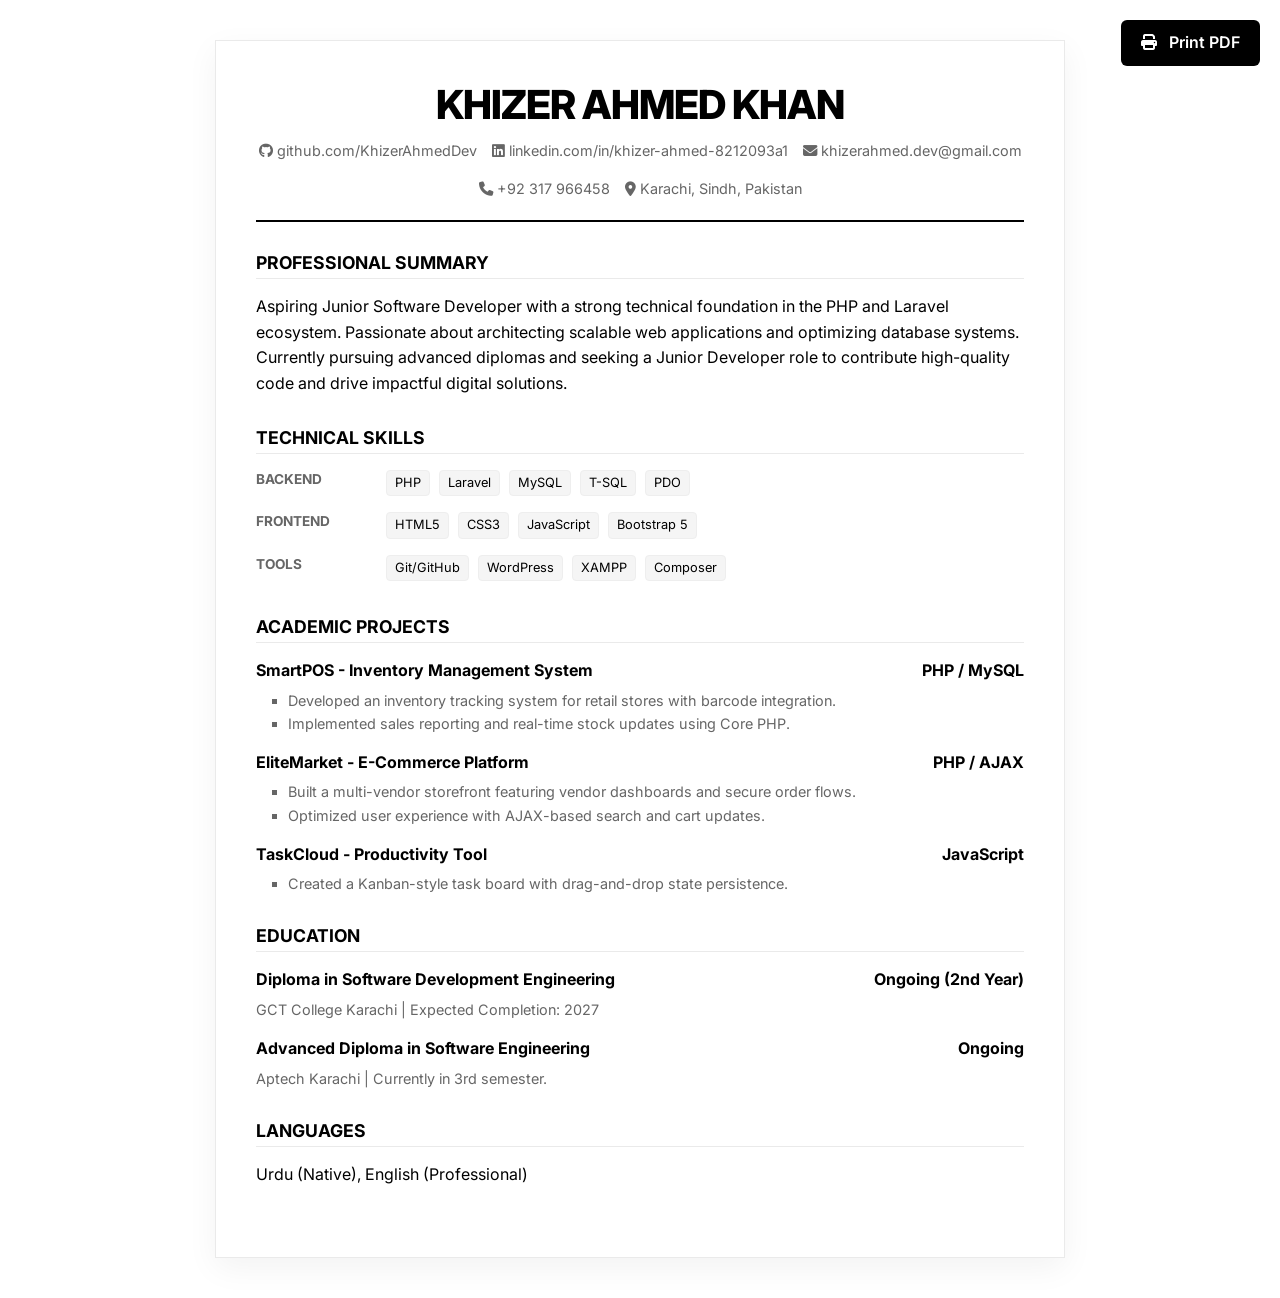
==== resume.html @ 03b9592e "feat: add initial portfolio website Added complete responsive portfolio website with HTML, CSS, Java" ====
<!DOCTYPE html>
<html lang="en">
<head>
    <meta charset="UTF-8">
    <meta name="viewport" content="width=device-width, initial-scale=1.0">
    <title>Resume | Khizer Ahmed Khan</title>
    <link href="https://cdn.jsdelivr.net/npm/bootstrap@5.3.0/dist/css/bootstrap.min.css" rel="stylesheet">
    <link href="https://fonts.googleapis.com/css2?family=Inter:wght@300;400;500;600;700;800&display=swap" rel="stylesheet">
    <link rel="stylesheet" href="https://cdnjs.cloudflare.com/ajax/libs/font-awesome/6.4.0/css/all.min.css">
    <style>
        :root {
            --primary: #000;
            --secondary: #666;
            --accent: #0070f3;
            --border: #eaeaea;
        }
        body {
            font-family: 'Inter', sans-serif;
            color: var(--primary);
            background: #fff;
            padding: 40px 0;
            line-height: 1.6;
        }
        .resume-container {
            max-width: 850px;
            margin: 0 auto;
            background: #fff;
            padding: 40px;
            border: 1px solid var(--border);
            box-shadow: 0 10px 30px rgba(0,0,0,0.05);
        }
        header {
            text-align: center;
            border-bottom: 2px solid var(--primary);
            padding-bottom: 20px;
            margin-bottom: 30px;
        }
        header h1 {
            font-weight: 800;
            letter-spacing: -1px;
            text-transform: uppercase;
            margin-bottom: 10px;
        }
        .contact-info {
            font-size: 0.9rem;
            color: var(--secondary);
            display: flex;
            justify-content: center;
            gap: 15px;
            flex-wrap: wrap;
        }
        .contact-info a {
            color: var(--secondary);
            text-decoration: none;
        }
        section {
            margin-bottom: 30px;
        }
        section h2 {
            font-size: 1.1rem;
            font-weight: 700;
            text-transform: uppercase;
            border-bottom: 1px solid var(--border);
            padding-bottom: 5px;
            margin-bottom: 15px;
            display: flex;
            align-items: center;
            gap: 10px;
        }
        .job-title {
            display: flex;
            justify-content: space-between;
            font-weight: 700;
            margin-bottom: 5px;
            font-size: 1rem;
        }
        .job-details {
            color: var(--secondary);
            font-size: 0.9rem;
            margin-bottom: 15px;
            list-style-type: square;
        }
        .skill-group {
            display: grid;
            grid-template-columns: 120px 1fr;
            gap: 10px;
            margin-bottom: 10px;
        }
        .skill-group strong {
            font-size: 0.85rem;
            text-transform: uppercase;
            color: var(--secondary);
        }
        .tags span {
            background: #f5f5f5;
            padding: 2px 8px;
            border-radius: 4px;
            font-size: 0.8rem;
            margin-right: 5px;
            display: inline-block;
            margin-bottom: 5px;
            border: 1px solid #eee;
        }
        @media print {
            body { padding: 0; }
            .resume-container { border: none; box-shadow: none; padding: 0; }
            .no-print { display: none; }
        }
        .btn-print {
            position: fixed;
            top: 20px;
            right: 20px;
            background: var(--primary);
            color: #fff;
            border: none;
            padding: 10px 20px;
            border-radius: 6px;
            font-weight: 600;
            cursor: pointer;
            z-index: 1000;
        }
    </style>
</head>
<body>

    <button class="btn-print no-print" onclick="window.print()">
        <i class="fas fa-print me-2"></i> Print PDF
    </button>

    <div class="resume-container">
        <header>
            <h1>Khizer Ahmed Khan</h1>
            <div class="contact-info">
                <a href="https://github.com/KhizerAhmedDev" target="_blank"><i class="fab fa-github"></i> github.com/KhizerAhmedDev</a>
                <a href="https://linkedin.com/in/khizer-ahmed-8212093a1" target="_blank"><i class="fab fa-linkedin"></i> linkedin.com/in/khizer-ahmed-8212093a1</a>
                <a href="mailto:khizerahmed.dev@gmail.com"><i class="fas fa-envelope"></i> khizerahmed.dev@gmail.com</a>
                <span><i class="fas fa-phone"></i> +92 317 966458</span>
                <span><i class="fas fa-map-marker-alt"></i> Karachi, Sindh, Pakistan</span>
            </div>
        </header>

        <section>
            <h2>Professional Summary</h2>
            <p>Aspiring Junior Software Developer with a strong technical foundation in the PHP and Laravel ecosystem. Passionate about architecting scalable web applications and optimizing database systems. Currently pursuing advanced diplomas and seeking a Junior Developer role to contribute high-quality code and drive impactful digital solutions.</p>
        </section>

        <section>
            <h2>Technical Skills</h2>
            <div class="skill-group">
                <strong>Backend</strong>
                <div class="tags">
                    <span>PHP</span> <span>Laravel</span> <span>MySQL</span> <span>T-SQL</span> <span>PDO</span>
                </div>
            </div>
            <div class="skill-group">
                <strong>Frontend</strong>
                <div class="tags">
                    <span>HTML5</span> <span>CSS3</span> <span>JavaScript</span> <span>Bootstrap 5</span>
                </div>
            </div>
            <div class="skill-group">
                <strong>Tools</strong>
                <div class="tags">
                    <span>Git/GitHub</span> <span>WordPress</span> <span>XAMPP</span> <span>Composer</span>
                </div>
            </div>
        </section>

        <section>
            <h2>Academic Projects</h2>
            
            <div class="project-item">
                <div class="job-title">
                    <span>SmartPOS - Inventory Management System</span>
                    <span>PHP / MySQL</span>
                </div>
                <ul class="job-details">
                    <li>Developed an inventory tracking system for retail stores with barcode integration.</li>
                    <li>Implemented sales reporting and real-time stock updates using Core PHP.</li>
                </ul>
            </div>

            <div class="project-item">
                <div class="job-title">
                    <span>EliteMarket - E-Commerce Platform</span>
                    <span>PHP / AJAX</span>
                </div>
                <ul class="job-details">
                    <li>Built a multi-vendor storefront featuring vendor dashboards and secure order flows.</li>
                    <li>Optimized user experience with AJAX-based search and cart updates.</li>
                </ul>
            </div>

            <div class="project-item">
                <div class="job-title">
                    <span>TaskCloud - Productivity Tool</span>
                    <span>JavaScript</span>
                </div>
                <ul class="job-details">
                    <li>Created a Kanban-style task board with drag-and-drop state persistence.</li>
                </ul>
            </div>
        </section>

        <section>
            <h2>Education</h2>
            <div class="job-title">
                <span>Diploma in Software Development Engineering</span>
                <span>Ongoing (2nd Year)</span>
            </div>
            <div class="job-details">
                GCT College Karachi | Expected Completion: 2027
            </div>

            <div class="job-title">
                <span>Advanced Diploma in Software Engineering</span>
                <span>Ongoing</span>
            </div>
            <div class="job-details">
                Aptech Karachi | Currently in 3rd semester.
            </div>
        </section>

        <section>
            <h2>Languages</h2>
            <p>Urdu (Native), English (Professional)</p>
        </section>

    </div>

</body>
</html>
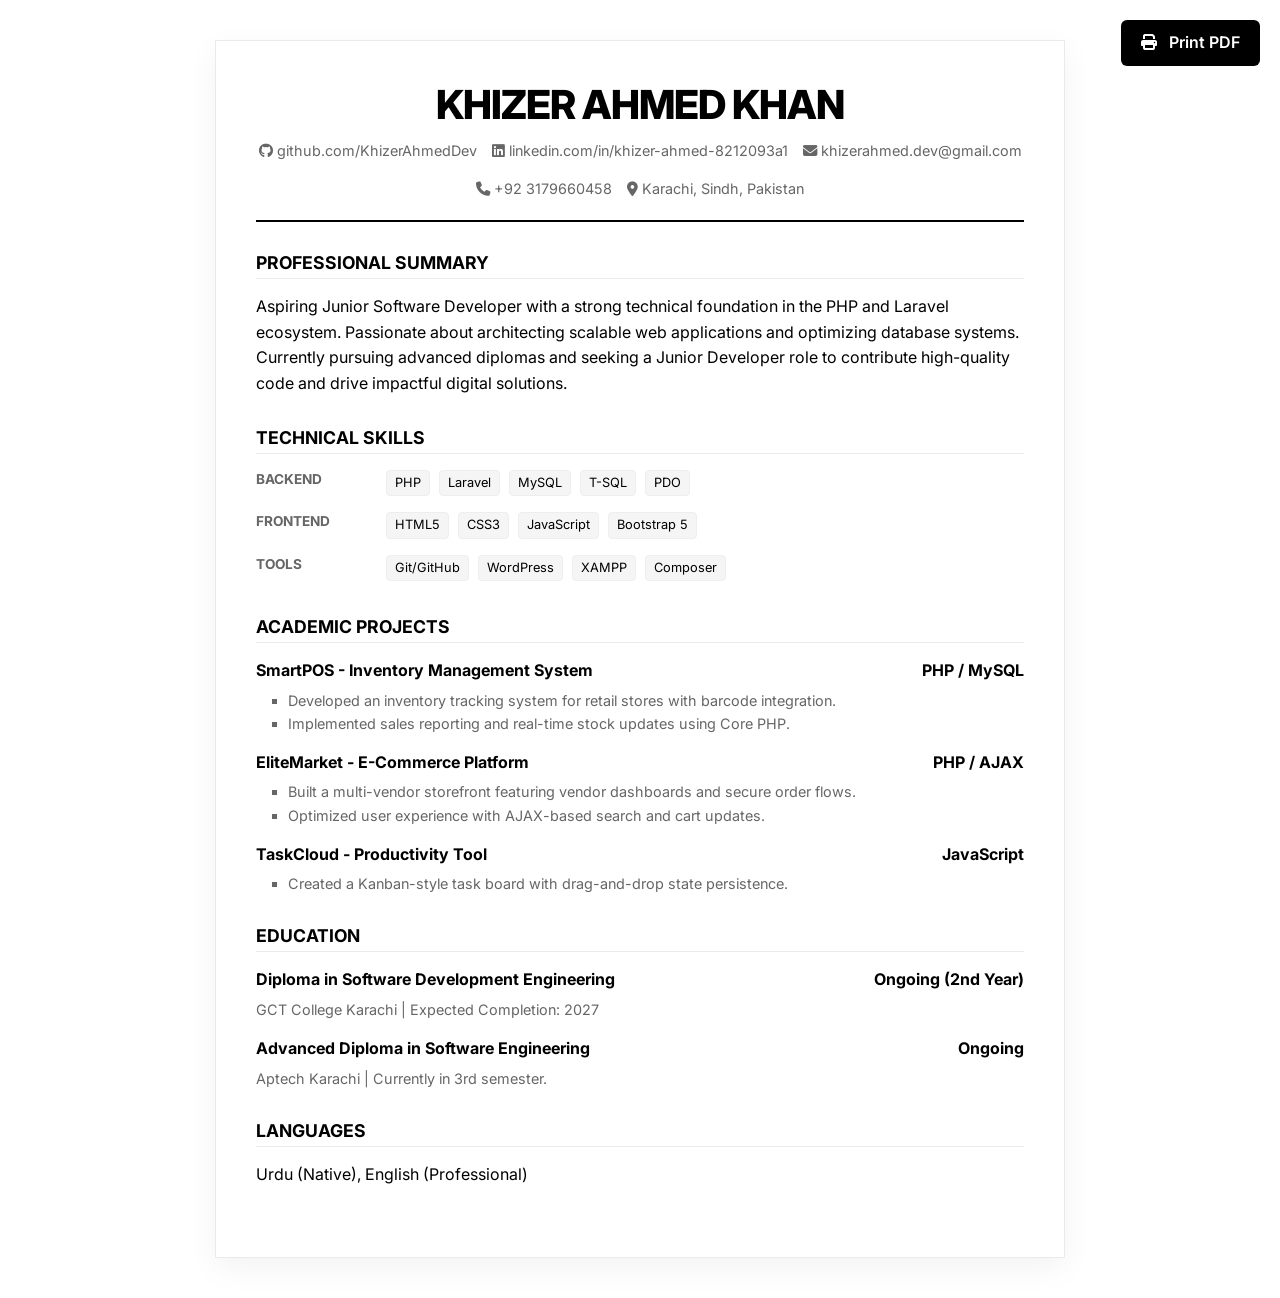
==== commit 8ae027b9: "Updated resume" ====
--- a/resume.html
+++ b/resume.html
@@ -134,7 +134,7 @@
                 <a href="https://github.com/KhizerAhmedDev" target="_blank"><i class="fab fa-github"></i> github.com/KhizerAhmedDev</a>
                 <a href="https://linkedin.com/in/khizer-ahmed-8212093a1" target="_blank"><i class="fab fa-linkedin"></i> linkedin.com/in/khizer-ahmed-8212093a1</a>
                 <a href="mailto:khizerahmed.dev@gmail.com"><i class="fas fa-envelope"></i> khizerahmed.dev@gmail.com</a>
-                <span><i class="fas fa-phone"></i> +92 317 966458</span>
+                <span><i class="fas fa-phone"></i> +92 3179660458</span>
                 <span><i class="fas fa-map-marker-alt"></i> Karachi, Sindh, Pakistan</span>
             </div>
         </header>
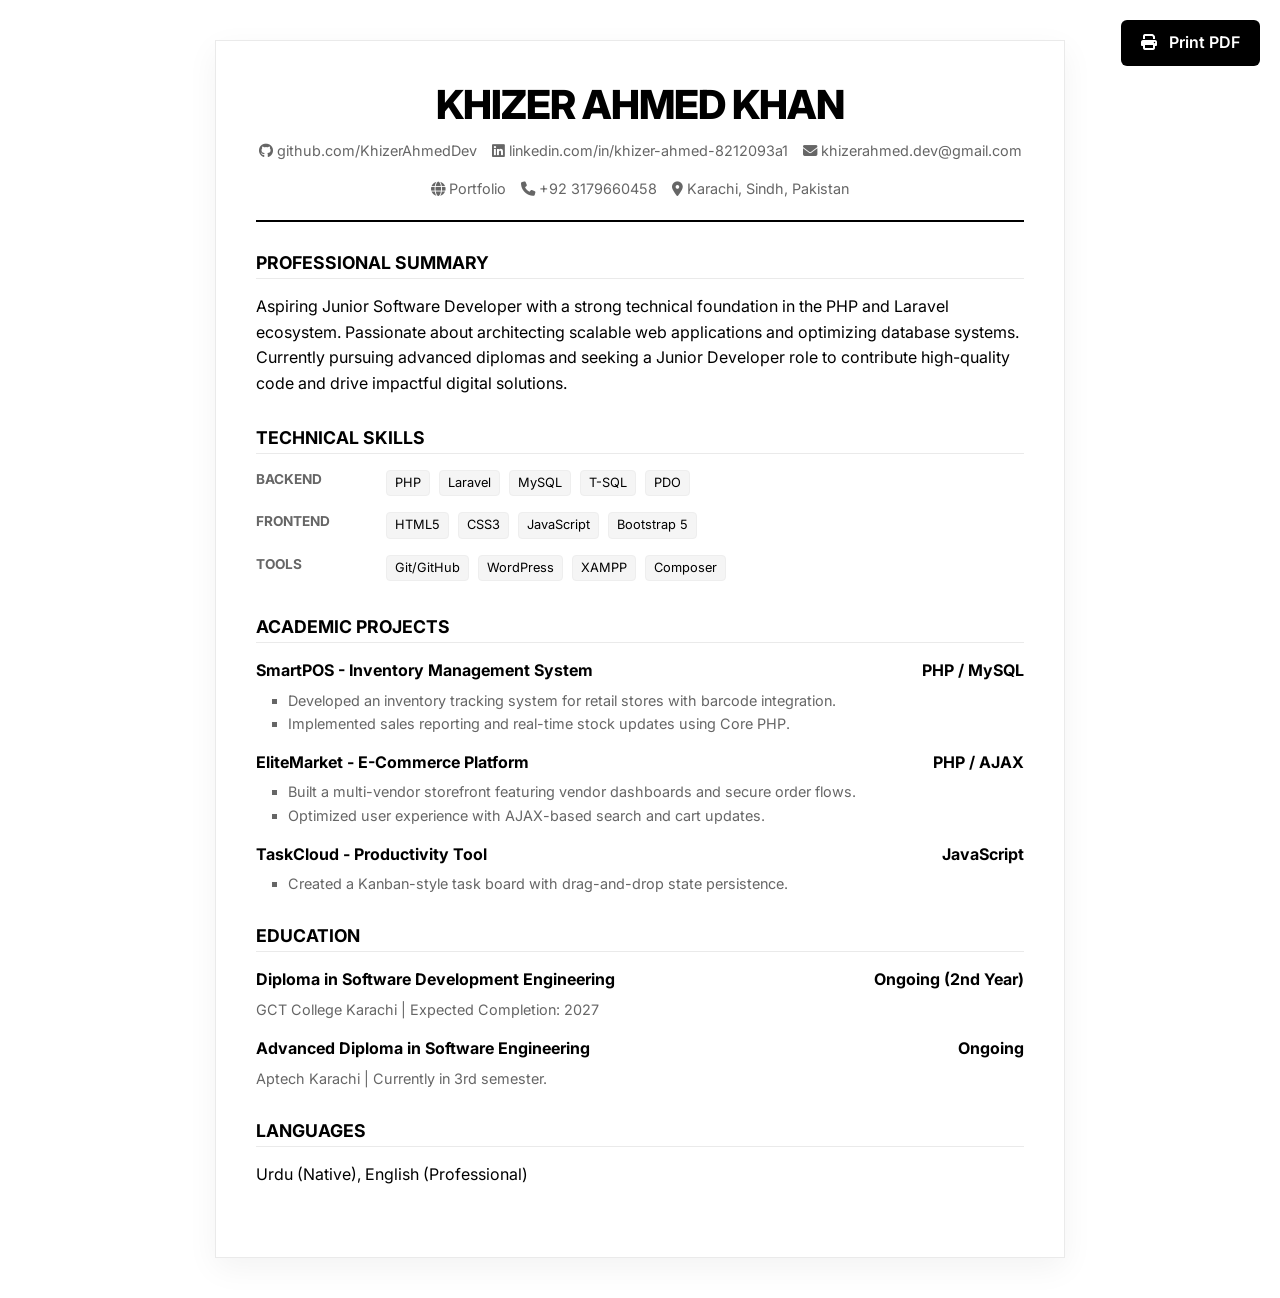
==== commit 219c6682: "Added portfolio link in resume" ====
--- a/resume.html
+++ b/resume.html
@@ -134,6 +134,7 @@
                 <a href="https://github.com/KhizerAhmedDev" target="_blank"><i class="fab fa-github"></i> github.com/KhizerAhmedDev</a>
                 <a href="https://linkedin.com/in/khizer-ahmed-8212093a1" target="_blank"><i class="fab fa-linkedin"></i> linkedin.com/in/khizer-ahmed-8212093a1</a>
                 <a href="mailto:khizerahmed.dev@gmail.com"><i class="fas fa-envelope"></i> khizerahmed.dev@gmail.com</a>
+                <a href="https://khizer-portfolio-pi.vercel.app" target="_blank"><i class="fas fa-globe"></i> Portfolio</a>
                 <span><i class="fas fa-phone"></i> +92 3179660458</span>
                 <span><i class="fas fa-map-marker-alt"></i> Karachi, Sindh, Pakistan</span>
             </div>
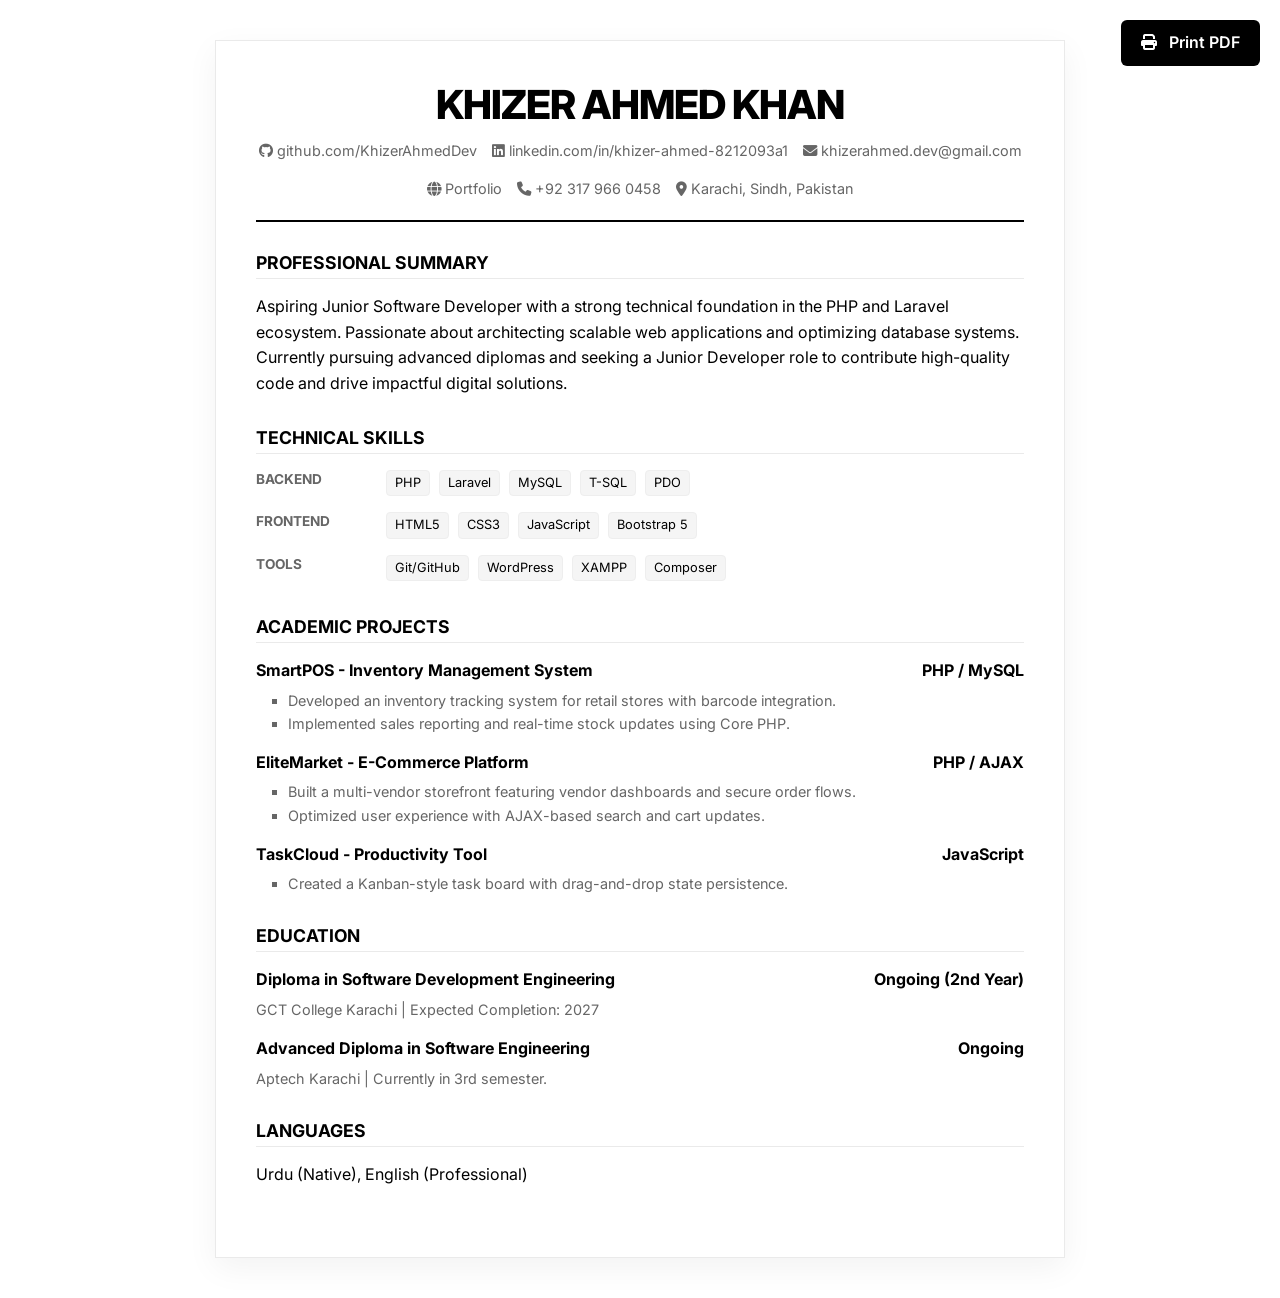
==== commit 8e565b8a: "Update resume.html" ====
--- a/resume.html
+++ b/resume.html
@@ -135,7 +135,7 @@
                 <a href="https://linkedin.com/in/khizer-ahmed-8212093a1" target="_blank"><i class="fab fa-linkedin"></i> linkedin.com/in/khizer-ahmed-8212093a1</a>
                 <a href="mailto:khizerahmed.dev@gmail.com"><i class="fas fa-envelope"></i> khizerahmed.dev@gmail.com</a>
                 <a href="https://khizer-portfolio-pi.vercel.app" target="_blank"><i class="fas fa-globe"></i> Portfolio</a>
-                <span><i class="fas fa-phone"></i> +92 3179660458</span>
+            <span><i class="fas fa-phone"></i> +92 317 966 0458</span>
                 <span><i class="fas fa-map-marker-alt"></i> Karachi, Sindh, Pakistan</span>
             </div>
         </header>
